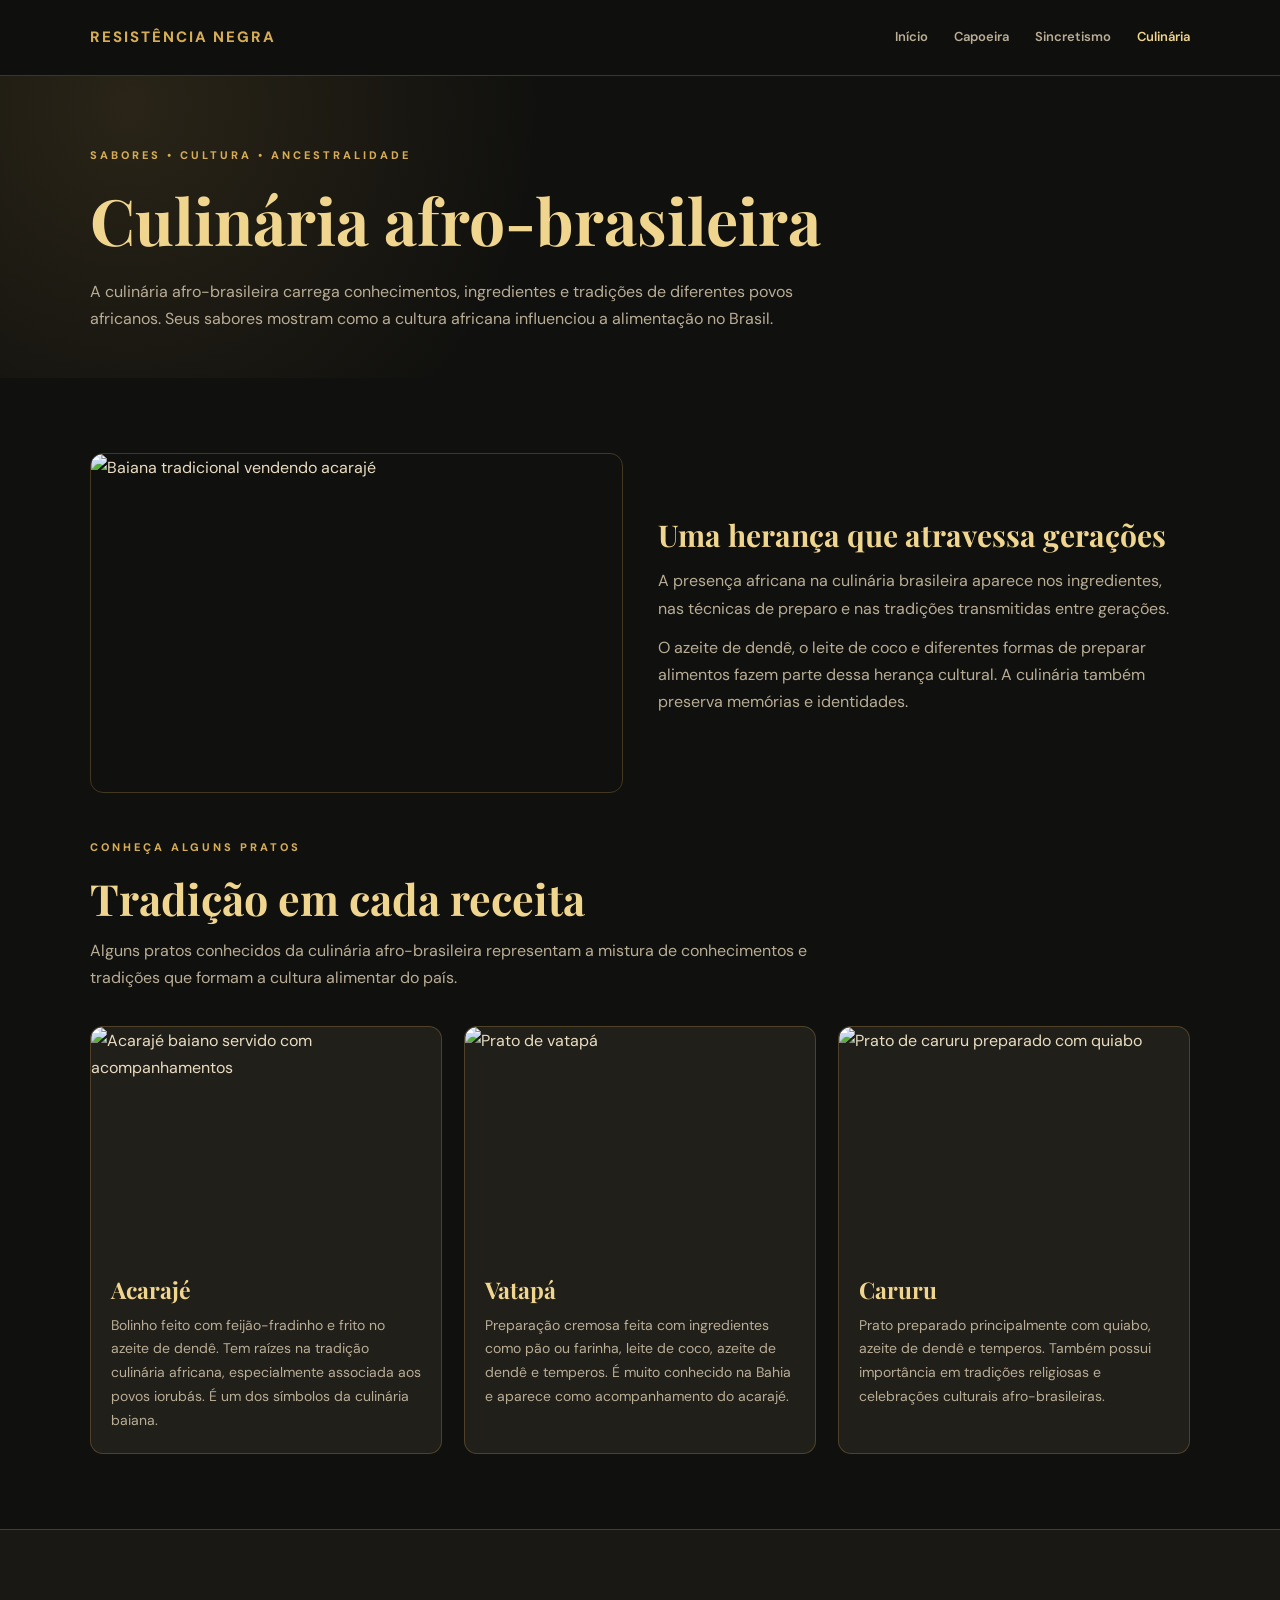
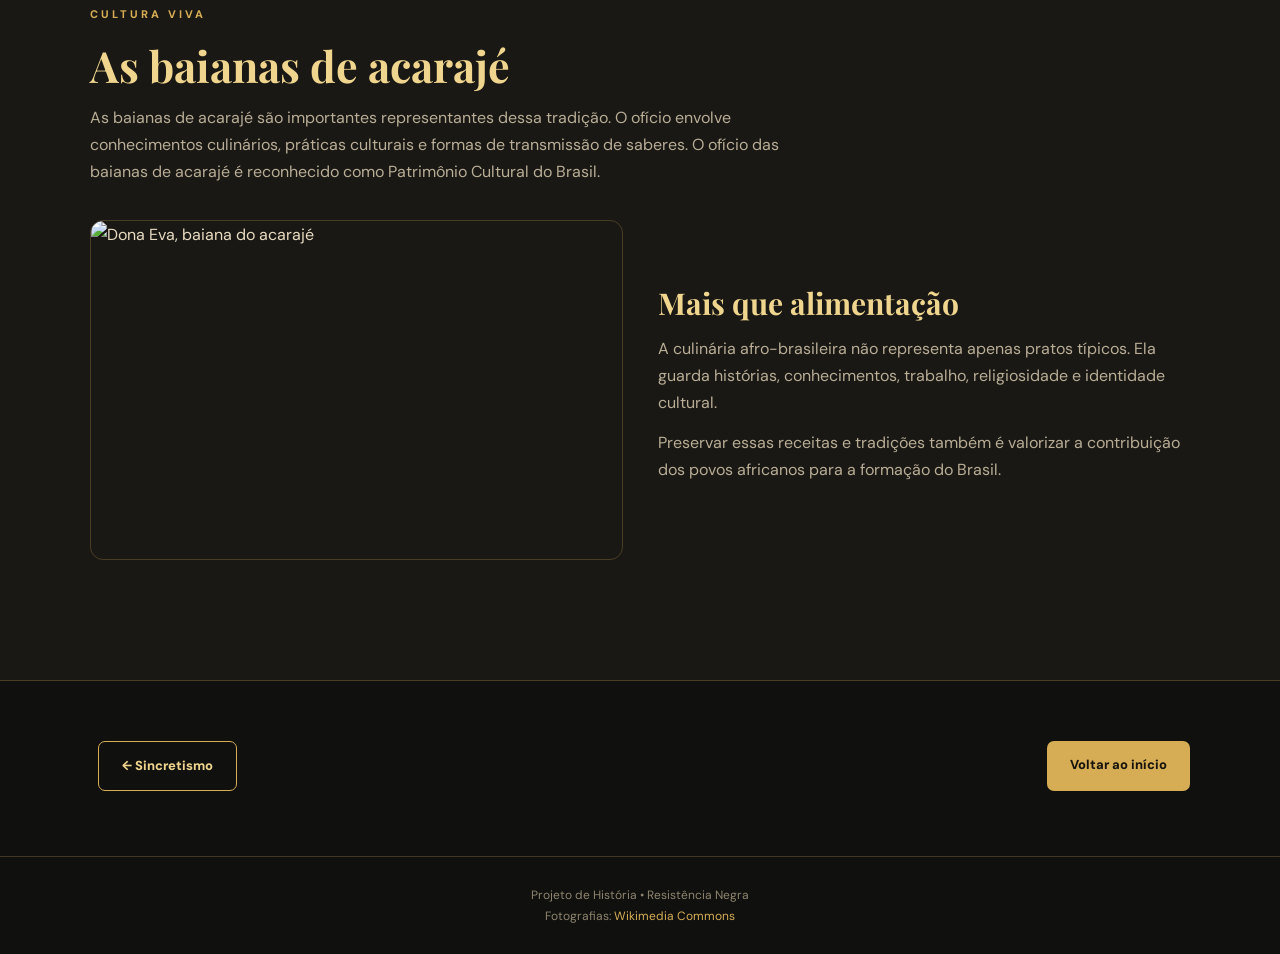
==== Culinaria.html @ 28242100 "projeto consciencia negra" ====
<!DOCTYPE html>
<html lang="pt-BR">
<head>
  <meta charset="UTF-8">
  <meta name="viewport" content="width=device-width, initial-scale=1.0">
  <title>Culinária Afro-brasileira | Resistência Negra</title>
  <link rel="stylesheet" href="style.css">
</head>
<body>

<header>
  <a class="logo" href="index.html">RESISTÊNCIA NEGRA</a>
  <nav>
    <a href="index.html">Início</a>
    <a href="capoeira.html">Capoeira</a>
    <a href="sincretismo.html">Sincretismo</a>
    <a class="active" href="culinaria.html">Culinária</a>
  </nav>
</header>

<section class="page-hero">
  <div class="eyebrow">Sabores • Cultura • Ancestralidade</div>
  <h1>Culinária afro-brasileira</h1>
  <p>
    A culinária afro-brasileira carrega conhecimentos, ingredientes
    e tradições de diferentes povos africanos. Seus sabores mostram
    como a cultura africana influenciou a alimentação no Brasil.
  </p>
</section>

<section class="section">
  <div class="feature">
    <img
      src="https://commons.wikimedia.org/wiki/Special:FilePath/Baiana_vendedora_de_acaraj%C3%A9_na_Bahia.jpg"
      alt="Baiana tradicional vendendo acarajé">
    <div>
      <h2>Uma herança que atravessa gerações</h2>
      <p>
        A presença africana na culinária brasileira aparece nos
        ingredientes, nas técnicas de preparo e nas tradições
        transmitidas entre gerações.
      </p>
      <p>
        O azeite de dendê, o leite de coco e diferentes formas
        de preparar alimentos fazem parte dessa herança cultural.
        A culinária também preserva memórias e identidades.
      </p>
    </div>
  </div>

  <div class="section-heading">
    <div class="eyebrow">Conheça alguns pratos</div>
    <h2>Tradição em cada receita</h2>
    <p>
      Alguns pratos conhecidos da culinária afro-brasileira
      representam a mistura de conhecimentos e tradições
      que formam a cultura alimentar do país.
    </p>
  </div>

  <div class="food-grid">
    <article class="card food-card">
      <img
        src="https://commons.wikimedia.org/wiki/Special:FilePath/Acaraj%C3%A9_na_Bahia.jpg"
        alt="Acarajé baiano servido com acompanhamentos">
      <div class="card-content">
        <h3>Acarajé</h3>
        <p>
          Bolinho feito com feijão-fradinho e frito no azeite de dendê.
          Tem raízes na tradição culinária africana, especialmente
          associada aos povos iorubás. É um dos símbolos da culinária
          baiana.
        </p>
      </div>
    </article>

    <article class="card food-card">
      <img
        src="https://commons.wikimedia.org/wiki/Special:FilePath/Vatap%C3%A1.jpg"
        alt="Prato de vatapá">
      <div class="card-content">
        <h3>Vatapá</h3>
        <p>
          Preparação cremosa feita com ingredientes como pão ou farinha,
          leite de coco, azeite de dendê e temperos. É muito conhecido
          na Bahia e aparece como acompanhamento do acarajé.
        </p>
      </div>
    </article>

    <article class="card food-card">
      <img
        src="https://commons.wikimedia.org/wiki/Special:FilePath/Caruru_feito_com_quiabo.jpg"
        alt="Prato de caruru preparado com quiabo">
      <div class="card-content">
        <h3>Caruru</h3>
        <p>
          Prato preparado principalmente com quiabo, azeite de dendê
          e temperos. Também possui importância em tradições religiosas
          e celebrações culturais afro-brasileiras.
        </p>
      </div>
    </article>
  </div>
</section>

<section class="section history">
  <div class="section-heading">
    <div class="eyebrow">Cultura viva</div>
    <h2>As baianas de acarajé</h2>
    <p>
      As baianas de acarajé são importantes representantes dessa
      tradição. O ofício envolve conhecimentos culinários,
      práticas culturais e formas de transmissão de saberes.
      O ofício das baianas de acarajé é reconhecido como
      Patrimônio Cultural do Brasil.
    </p>
  </div>

  <div class="feature">
    <img
      src="https://commons.wikimedia.org/wiki/Special:FilePath/Dona_Eva,_baiana_do_acaraj%C3%A9.jpg"
      alt="Dona Eva, baiana do acarajé">
    <div>
      <h2>Mais que alimentação</h2>
      <p>
        A culinária afro-brasileira não representa apenas pratos
        típicos. Ela guarda histórias, conhecimentos, trabalho,
        religiosidade e identidade cultural.
      </p>
      <p>
        Preservar essas receitas e tradições também é valorizar
        a contribuição dos povos africanos para a formação do Brasil.
      </p>
    </div>
  </div>
</section>

<div class="page-nav">
  <a class="button button-outline" href="sincretismo.html">← Sincretismo</a>
  <a class="button" href="index.html">Voltar ao início</a>
</div>

<footer>
  Projeto de História • Resistência Negra
  <br>
  Fotografias: <a href="https://commons.wikimedia.org/" target="_blank">Wikimedia Commons</a>
</footer>

</body>
</html>
---- style.css ----
@import url('https://fonts.googleapis.com/css2?family=DM+Sans:wght@400;500;600;700;800&family=Playfair+Display:wght@600;700;800&display=swap');

:root {
  --black: #10100e;
  --black2: #191814;
  --panel: #211f19;
  --gold: #d6ad55;
  --gold-light: #f0d58e;
  --beige: #e9dcc2;
  --muted: #b9ad96;
  --line: rgba(214,173,85,.25);
}

* { box-sizing: border-box; margin: 0; padding: 0; }

html { scroll-behavior: smooth; }

body {
  background: var(--black);
  color: var(--beige);
  font-family: 'DM Sans', sans-serif;
  line-height: 1.7;
}

a { color: inherit; text-decoration: none; }

header {
  min-height: 76px;
  padding: 0 7%;
  display: flex;
  align-items: center;
  justify-content: space-between;
  gap: 20px;
  background: rgba(16,16,14,.96);
  border-bottom: 1px solid var(--line);
  position: sticky;
  top: 0;
  z-index: 10;
}

.logo {
  color: var(--gold);
  font-weight: 800;
  letter-spacing: 2px;
  font-size: 15px;
}

nav { display: flex; gap: 26px; flex-wrap: wrap; }

nav a {
  color: var(--muted);
  font-size: 13px;
  font-weight: 600;
  transition: .2s;
}

nav a:hover, nav a.active { color: var(--gold-light); }

.hero {
  min-height: 520px;
  display: grid;
  grid-template-columns: 1.05fr .95fr;
  align-items: center;
  gap: 45px;
  padding: 75px 7%;
  background:
    radial-gradient(circle at 15% 20%, rgba(214,173,85,.12), transparent 35%),
    var(--black);
}

.hero-text { max-width: 650px; }

.eyebrow {
  color: var(--gold);
  text-transform: uppercase;
  letter-spacing: 3px;
  font-size: 11px;
  font-weight: 800;
  margin-bottom: 18px;
}

h1, h2, h3 {
  font-family: 'Playfair Display', serif;
  line-height: 1.15;
}

h1 {
  font-size: clamp(42px, 5vw, 66px);
  color: var(--gold-light);
  margin-bottom: 22px;
}

.hero p {
  color: var(--muted);
  max-width: 570px;
  font-size: 16px;
}

.hero-image {
  width: 100%;
  height: 390px;
  object-fit: cover;
  border-radius: 18px;
  border: 1px solid var(--line);
  box-shadow: 0 20px 60px rgba(0,0,0,.4);
}

.button {
  display: inline-block;
  background: var(--gold);
  color: #17140d;
  padding: 13px 23px;
  border-radius: 7px;
  font-weight: 800;
  font-size: 13px;
  margin-top: 25px;
  transition: .2s;
}

.button:hover {
  background: var(--gold-light);
  transform: translateY(-2px);
}

.button-outline {
  background: transparent;
  color: var(--gold-light);
  border: 1px solid var(--gold);
  margin-left: 8px;
}

.section {
  padding: 75px 7%;
}

.section-heading {
  max-width: 720px;
  margin-bottom: 35px;
}

.section-heading h2 {
  font-size: clamp(30px, 4vw, 43px);
  color: var(--gold-light);
  margin-bottom: 13px;
}

.section-heading p { color: var(--muted); }

.cards {
  display: grid;
  grid-template-columns: repeat(3, 1fr);
  gap: 22px;
}

.card {
  background: var(--panel);
  border: 1px solid var(--line);
  border-radius: 13px;
  overflow: hidden;
  transition: .25s;
}

.card:hover {
  transform: translateY(-5px);
  border-color: var(--gold);
}

.card img {
  width: 100%;
  height: 220px;
  object-fit: cover;
  display: block;
}

.card-content { padding: 24px; }

.card h3 {
  color: var(--gold-light);
  font-size: 23px;
  margin-bottom: 10px;
}

.card p { color: var(--muted); font-size: 14px; }

.card .button { margin-top: 18px; }

.history {
  background: #191814;
  border-top: 1px solid var(--line);
  border-bottom: 1px solid var(--line);
}

.history-grid {
  display: grid;
  grid-template-columns: repeat(2, 1fr);
  gap: 18px;
}

.history-item {
  padding: 25px;
  background: var(--black2);
  border: 1px solid var(--line);
  border-radius: 10px;
}

.history-item h3 {
  color: var(--gold);
  font-size: 21px;
  margin-bottom: 9px;
}

.history-item p { color: var(--muted); font-size: 14px; }

.quote {
  border-left: 3px solid var(--gold);
  padding: 20px 25px;
  margin-top: 35px;
  color: var(--gold-light);
  font-family: 'Playfair Display', serif;
  font-size: 22px;
}

.page-hero {
  padding: 70px 7% 45px;
  background: radial-gradient(circle at 10% 10%, rgba(214,173,85,.13), transparent 35%);
}

.page-hero h1 { max-width: 800px; }

.page-hero p {
  max-width: 760px;
  color: var(--muted);
  font-size: 16px;
}

.feature {
  display: grid;
  grid-template-columns: 1fr 1fr;
  gap: 35px;
  align-items: center;
  margin-bottom: 45px;
}

.feature img {
  width: 100%;
  height: 340px;
  object-fit: cover;
  border-radius: 13px;
  border: 1px solid var(--line);
}

.feature h2 {
  color: var(--gold-light);
  font-size: 30px;
  margin-bottom: 15px;
}

.feature p { color: var(--muted); margin-bottom: 12px; }

.food-grid {
  display: grid;
  grid-template-columns: repeat(3, 1fr);
  gap: 22px;
}

.food-card img {
  width: 100%;
  height: 230px;
  object-fit: cover;
  border-radius: 10px 10px 0 0;
}

.food-card .card-content { padding: 20px; }

.page-nav {
  display: flex;
  justify-content: space-between;
  gap: 15px;
  flex-wrap: wrap;
  padding: 35px 7% 65px;
}

footer {
  padding: 28px 7%;
  border-top: 1px solid var(--line);
  color: #8f856f;
  text-align: center;
  font-size: 12px;
}

footer a { color: var(--gold); }

@media (max-width: 800px) {
  header { padding: 17px 5%; align-items: flex-start; flex-direction: column; }
  nav { gap: 15px; }
  .hero { grid-template-columns: 1fr; padding: 55px 6%; }
  .hero-image { height: 280px; }
  .cards, .food-grid { grid-template-columns: 1fr; }
  .history-grid { grid-template-columns: 1fr; }
  .feature { grid-template-columns: 1fr; }
  .feature img { height: 270px; }
  .section { padding: 55px 6%; }
  .page-hero { padding: 55px 6% 30px; }
}
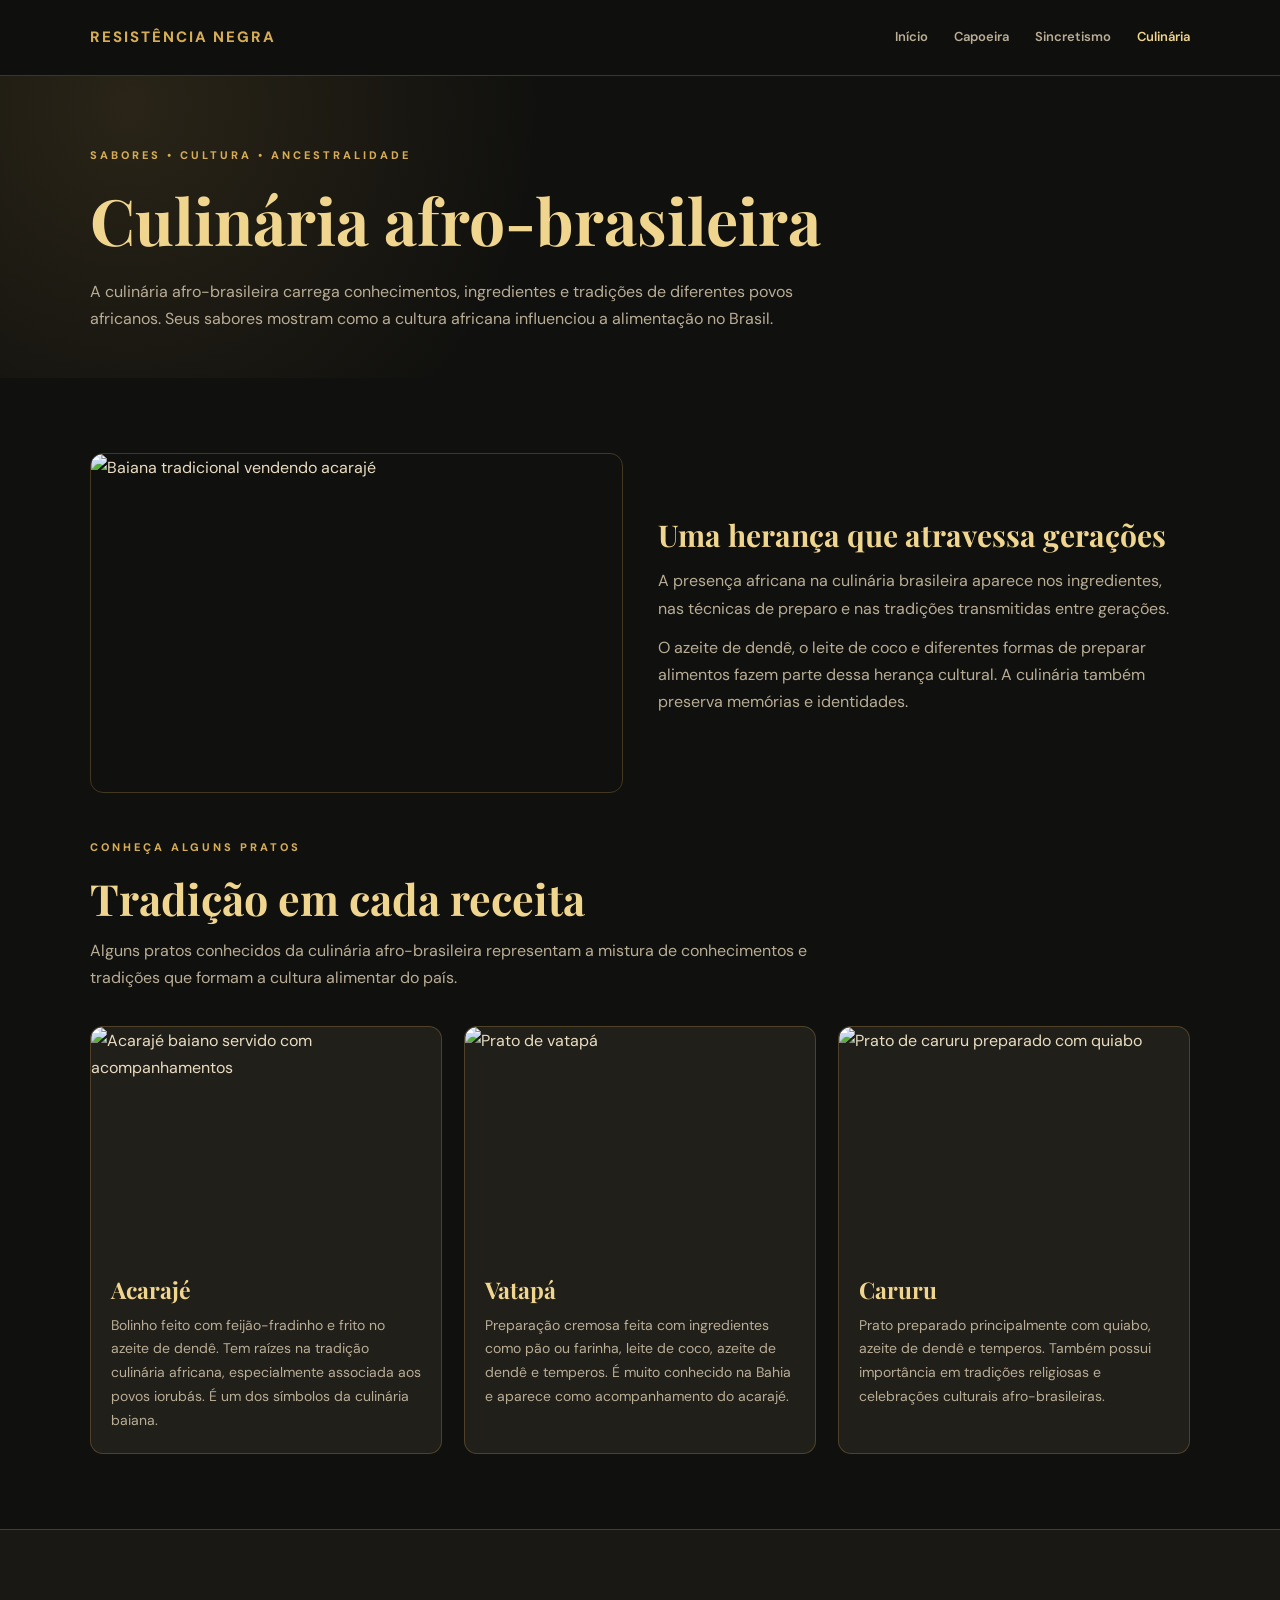
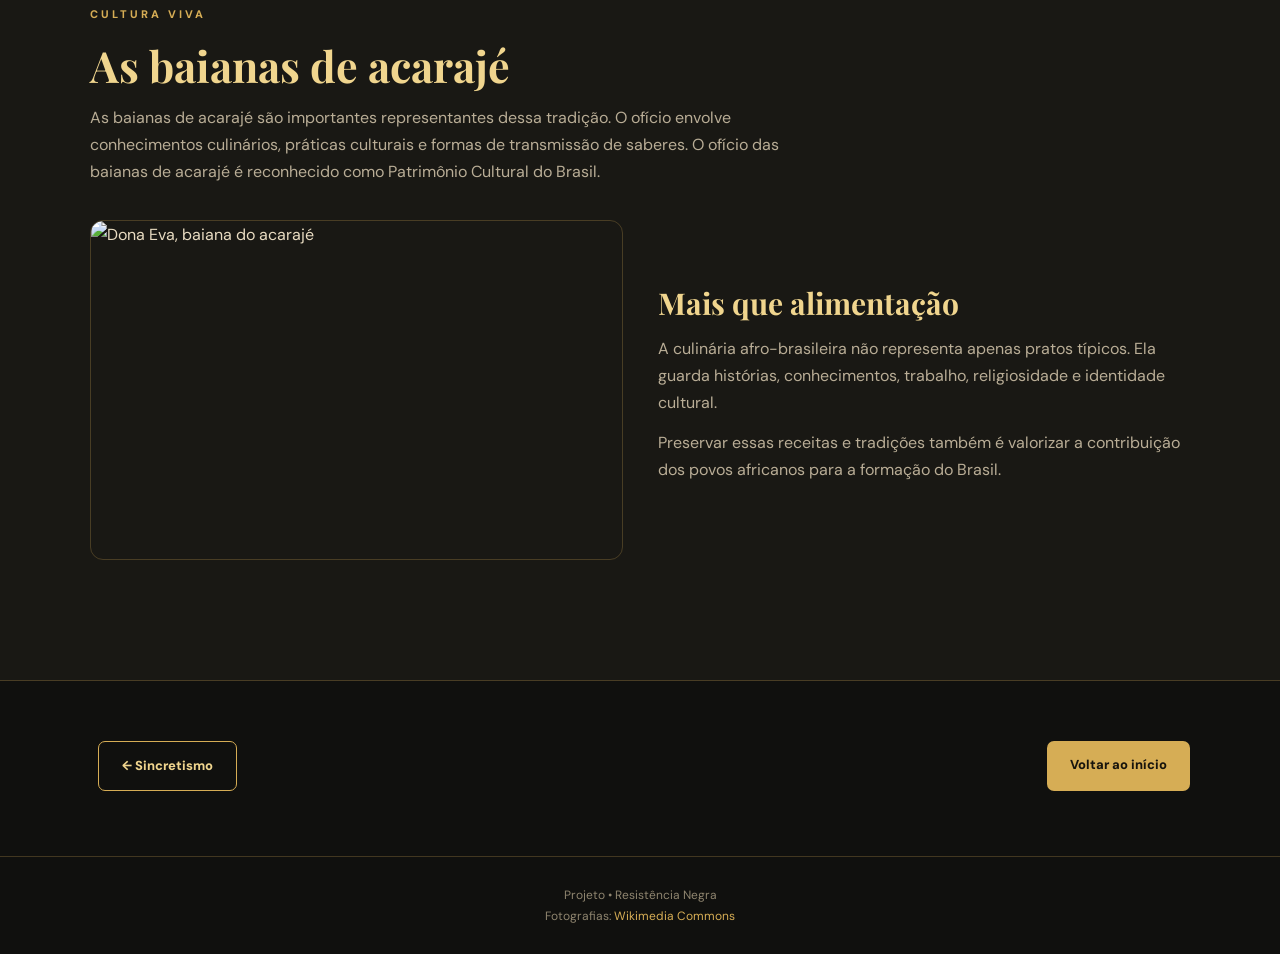
==== commit 8d664980: "culinaria" ====
--- a/Culinaria.html
+++ b/Culinaria.html
@@ -142,7 +142,7 @@
 </div>
 
 <footer>
-  Projeto de História • Resistência Negra
+  Projeto • Resistência Negra
   <br>
   Fotografias: <a href="https://commons.wikimedia.org/" target="_blank">Wikimedia Commons</a>
 </footer>
